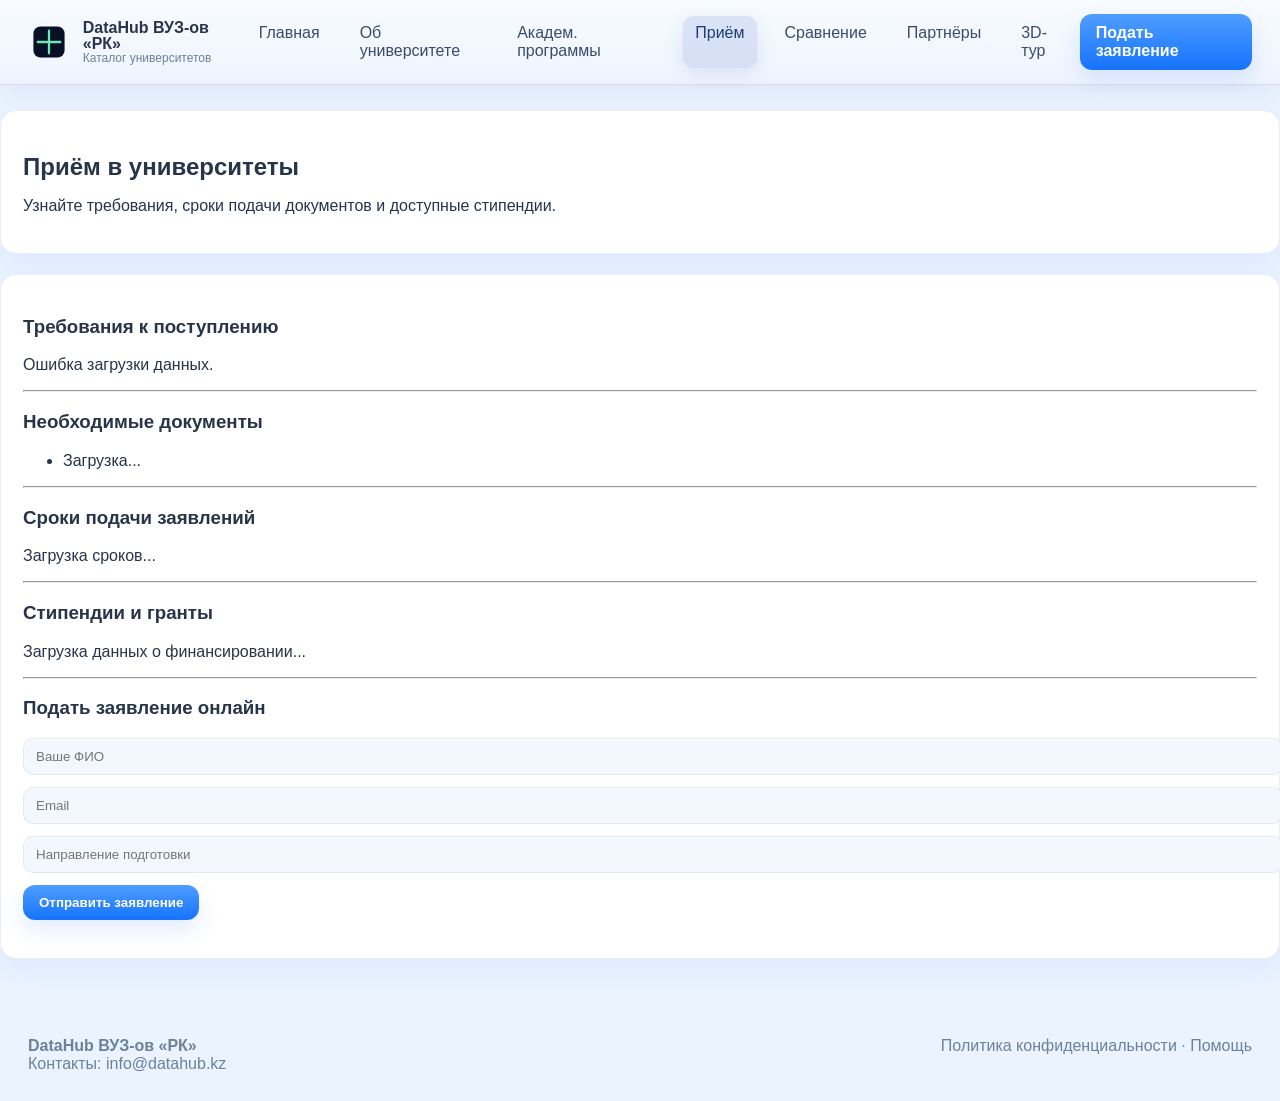
==== frontend/admission.html @ 4a8e6406 "first" ====
<!doctype html>
<html lang="ru">
<head>
  <meta charset="UTF-8">
  <meta name="viewport" content="width=device-width, initial-scale=1.0">
  <title>Приём — DataHub ВУЗ-ов «РК»</title>

  <link rel="stylesheet" href="assets/css/styles.css">
</head>

<body>

<!-- ===========================================================
     FIXED HEADER (единый для всех страниц)
=========================================================== -->
<header class="site-header">
  <div class="header-inner">

    <!-- logo -->
    <a href="index.html" class="brand" style="display:flex; gap:12px; align-items:center; text-decoration:none;">
      <div style="width:44px;height:44px;border-radius:8px;display:flex;align-items:center;justify-content:center;">
        <svg width="34" height="34" viewBox="0 0 24 24" fill="none">
          <rect x="1" y="1" width="22" height="22" rx="5" fill="#071025"></rect>
          <path d="M4 12h16M12 4v16" stroke="#6ee7b7" stroke-width="1.6" stroke-linecap="round"/>
        </svg>
      </div>
      <div style="line-height:1;">
        <div style="font-weight:700; color:var(--text); font-size:16px;">DataHub ВУЗ-ов «РК»</div>
        <div style="font-size:12px; color:var(--muted);">Каталог университетов</div>
      </div>
    </a>

    <!-- navigation -->
    <nav class="main-nav">
      <a href="index.html" class="nav-link">Главная</a>
      <a href="university.html" class="nav-link">Об университете</a>
      <a href="programs.html" class="nav-link">Академ. программы</a>
      <a href="admission.html" class="nav-link">Приём</a>
      <a href="compare.html" class="nav-link">Сравнение</a>
      <a href="partners.html" class="nav-link">Партнёры</a>
      <a href="tour.html" class="nav-link">3D-тур</a>
    </nav>

    <!-- CTA -->
    <div style="display:flex; gap:10px; align-items:center;">
      <a href="admission.html" class="btn primary">Подать заявление</a>

      <button class="burger" id="navBurger" type="button">
        <span style="display:block;width:20px;height:2px;background:var(--text);margin:3px 0;border-radius:2px"></span>
        <span style="display:block;width:20px;height:2px;background:var(--text);margin:3px 0;border-radius:2px"></span>
        <span style="display:block;width:20px;height:2px;background:var(--text);margin:3px 0;border-radius:2px"></span>
      </button>
    </div>

  </div>
</header>

<!-- JS: mobile menu + active link + header spacing -->
<script>
document.addEventListener("DOMContentLoaded", () => {

  // highlight active menu item
  const path = location.pathname.split('/').pop() || "index.html";
  document.querySelectorAll(".main-nav .nav-link").forEach(a => {
    if (a.getAttribute("href") === path) a.classList.add("active");
  });

  // burger
  const burger = document.getElementById("navBurger");
  const nav = document.querySelector(".main-nav");

  burger.addEventListener("click", () => {
    nav.classList.toggle("mobile-open");
    nav.style.display = nav.classList.contains("mobile-open") ? "flex" : "";
  });

  document.addEventListener("click", (e) => {
    if (window.innerWidth <= 980 && nav.classList.contains("mobile-open")) {
      if (!nav.contains(e.target) && !burger.contains(e.target)) {
        nav.classList.remove("mobile-open");
      }
    }
  });

  // adjust body padding to header height
  function adjustPad() {
    const h = document.querySelector(".site-header").getBoundingClientRect().height;
    document.body.style.paddingTop = h + "px";
  }
  adjustPad();
  window.addEventListener("resize", adjustPad);

});
</script>

<!-- ===========================================================
     MAIN CONTENT
=========================================================== -->
<main class="main-content">

  <div class="card">
    <h2 style="margin-bottom:6px;">Приём в университеты</h2>
    <p class="muted-note">Узнайте требования, сроки подачи документов и доступные стипендии.</p>
  </div>

  <div class="card">
    <h3>Требования к поступлению</h3>
    <p id="reqText" class="muted-note">Загрузка требований...</p>

    <hr>

    <h3>Необходимые документы</h3>
    <ul id="docsList" class="muted-note">
      <li>Загрузка...</li>
    </ul>

    <hr>

    <h3>Сроки подачи заявлений</h3>
    <p id="datesText" class="muted-note">Загрузка сроков...</p>

    <hr>

    <h3>Стипендии и гранты</h3>
    <p id="grantsText" class="muted-note">Загрузка данных о финансировании...</p>

    <hr>

    <h3>Подать заявление онлайн</h3>

    <form id="applyForm" style="margin-top:10px;">
      <input name="fullname" type="text" placeholder="Ваше ФИО" required>
      <input name="email" type="email" placeholder="Email" required>
      <input name="program" type="text" placeholder="Направление подготовки" required>
      <button class="btn primary" type="submit">Отправить заявление</button>
    </form>

    <p id="applyStatus" class="muted-note" style="margin-top:10px;"></p>
  </div>

</main>

<!-- ===========================================================
     FOOTER
=========================================================== -->
<footer class="site-footer">
  <div class="footer-inner">
    <div>
      <strong>DataHub ВУЗ-ов «РК»</strong><br>
      <span class="small muted-note">Контакты: info@datahub.kz</span>
    </div>
    <div class="small muted-note">
      Политика конфиденциальности · Помощь
    </div>
  </div>
</footer>

<script src="assets/js/app.js"></script>

<script>
// Fetch admission info
document.addEventListener("DOMContentLoaded", async () => {
  try {
    const data = await DataHub.fetchAdmissionInfo();

    document.getElementById("reqText").textContent = data.requirements || "Нет данных.";
    document.getElementById("datesText").textContent = data.dates || "Нет данных.";
    document.getElementById("grantsText").textContent = data.grants || "Нет данных.";

    const docs = data.documents || [];
    const ul = document.getElementById("docsList");
    ul.innerHTML = "";
    docs.forEach(d => {
      const li = document.createElement("li");
      li.textContent = d;
      ul.appendChild(li);
    });

  } catch (err) {
    document.getElementById("reqText").textContent = "Ошибка загрузки данных.";
  }
});

// Submit application
document.getElementById("applyForm").addEventListener("submit", async (e) => {
  e.preventDefault();

  const status = document.getElementById("applyStatus");
  status.textContent = "Отправка...";

  const formData = Object.fromEntries(new FormData(e.target).entries());

  try {
    const res = await DataHub.submitApplication(formData);
    status.textContent = "Заявление успешно отправлено!";
  } catch {
    status.textContent = "Ошибка отправки.";
  }
});
</script>

</body>
</html>
---- frontend/assets/css/styles.css ----
/* ===========================================================
   Светлая голубая тема + светлая шапка (как на твоём референсе)
   =========================================================== */

:root {
    --bg: #eaf3ff;
    --surface: #ffffff;
    --surface-light: #f3f8ff;
    --text: #273449;
    --muted: #6b8299;

    --accent: #7fb2ff;
    --accent-2: #5f9bff;
    --accent-3: #2f76ff;

    --radius: 14px;
    --container-pad: 28px;
    --max-width: 1280px;

    --shadow: 0 8px 28px rgba(47,118,255,0.08);
}

/* ===========================================================
   ГЛОБАЛЬНЫЕ СТИЛИ
   =========================================================== */

html, body {
    margin: 0;
    padding: 0;
    background: var(--bg);
    color: var(--text);
    font-family: "Rubik", sans-serif;
    -webkit-font-smoothing: antialiased;
}

/* ===========================================================
   FIXED HEADER — СВЕТЛЫЙ! (исправлено)
   =========================================================== */

.site-header {
    position: fixed;
    top: 0;
    left: 0;
    right: 0;

    /* ✔ Светлый фон */
    background: linear-gradient(180deg, #f8fbff, #eef4ff) !important;

    border-bottom: 1px solid rgba(180, 200, 230, 0.55);
    backdrop-filter: blur(8px);

    padding: 14px 0;
    z-index: 9999;
    box-shadow: 0 6px 20px rgba(20,40,80,0.06) !important;
}

/* контейнер */
.header-inner {
    max-width: var(--max-width);
    margin: 0 auto;
    padding: 0 var(--container-pad);

    display: flex;
    align-items: center;
    justify-content: space-between;
}

/* BRAND */
.brand {
    display: flex;
    gap: 12px;
    align-items: center;
    text-decoration: none;
    color: var(--text);
}

.brand-logo {
    width: 48px;
    height: 48px;
    border-radius: 10px;

    background: linear-gradient(180deg, #e8f3ff, #dbe7ff);
    display: flex;
    align-items: center;
    justify-content: center;

    box-shadow: 0 6px 18px rgba(20,40,80,0.06);
}

.brand-title {
    font-size: 24px;
    font-weight: 700;
}

.brand-sub {
    font-size: 13px;
    color: var(--muted);
}

/* ===========================================================
   НАВИГАЦИЯ — тоже светлая
   =========================================================== */

.main-nav {
    display: flex;
    gap: 16px;
}

.nav-link {
    padding: 8px 12px;
    border-radius: 10px;

    color: #3a4b6b !important;
    text-decoration: none;
    font-weight: 500;

    transition: 0.2s;
}

.nav-link:hover {
    background: rgba(150,170,210,0.15);
}

.nav-link.active {
    background: rgba(130,160,220,0.25);
    color: #1f3d73 !important;
    box-shadow: 0 6px 20px rgba(30,60,120,0.10);
}

/* ===========================================================
   MOBILE NAV
   =========================================================== */

.burger {
    display: none;
    width: 44px;
    height: 44px;
    border-radius: 10px;

    background: rgba(200,210,230,0.3);
    align-items: center;
    justify-content: center;
    cursor: pointer;
}

.burger div {
    width: 22px;
    height: 3px;
    background: #3b4a67;
    margin: 3px 0;
    border-radius: 2px;
}

@media (max-width: 980px) {
    .main-nav { display: none; }

    .main-nav.mobile-open {
        display: flex;
        position: absolute;
        top: 70px;
        right: 20px;

        background: white;
        flex-direction: column;
        gap: 10px;

        padding: 16px;
        border-radius: 12px;
        box-shadow: var(--shadow);
    }

    .burger { display: flex; }
}

/* ===========================================================
   ОТСТУП ПОД ФИКСИРОВАННУЮ ШАПКУ
   =========================================================== */

body {
    padding-top: 110px !important;
}

/* ===========================================================
   ФОРМЫ И ИНПУТЫ
   =========================================================== */

input, select {
    background: var(--surface-light);
    border: 1px solid rgba(90,120,160,0.12);
    padding: 10px 12px;
    border-radius: 10px;
    width: 100%;
    color: var(--text);

    margin-bottom: 12px;
    box-shadow: inset 0 1px 1px rgba(255,255,255,0.6);
}

/* кнопки */
button, .btn {
    background: linear-gradient(180deg, #7fb2ff, #5f9bff);
    padding: 10px 16px;
    border-radius: 10px;

    border: none;
    cursor: pointer;
    color: #fff;
    font-weight: 600;

    box-shadow: 0 10px 20px rgba(47,118,255,0.15);
    transition: 0.2s;
}

button:hover, .btn:hover {
    transform: translateY(-2px);
    box-shadow: 0 14px 26px rgba(47,118,255,0.22);
}

.btn.ghost {
    background: rgba(140,160,200,0.12);
    color: #3b4a67;
}

/* ===========================================================
   HERO
   =========================================================== */

.hero-inner {
    display: flex;
    flex-wrap: wrap;
    gap: 28px;
}

.hero-left h1 {
    font-size: 44px;
    margin: 0 0 10px;
    color: #2b3b52;
}

.hero-left .lead {
    color: var(--muted);
    font-size: 17px;
    line-height: 1.6;
}

/* ===========================================================
   ПАНЕЛИ (как на картинке)
   =========================================================== */

.hero-panels {
    display: flex;
    gap: 18px;
    flex: 1 1 auto;
}

.panel {
    flex: 1;
    height: 280px;

    border-radius: 50px 50px 14px 14px;
    padding: 32px 26px;

    color: white;
    position: relative;
    overflow: hidden;

    box-shadow: 0 10px 32px rgba(47,118,255,0.12);
}

.panel-num {
    width: 56px;
    height: 56px;
    border-radius: 50%;

    background: rgba(255,255,255,0.2);
    display: flex;
    align-items: center;
    justify-content: center;

    font-size: 22px;
    font-weight: 700;
    margin-bottom: 16px;
}

.panel-1 { background: linear-gradient(180deg, var(--accent), #6ea9ff); }
.panel-2 { background: linear-gradient(180deg, var(--accent-2), #4f8fff); }
.panel-3 { background: linear-gradient(180deg, var(--accent-3), #2766e7); }

.panel::before {
    content: "";
    position: absolute;
    top: -120px;
    left: -120px;

    width: 260px;
    height: 260px;
    border-radius: 50%;

    background: rgba(255,255,255,0.09);
}

.panel h3 {
    margin: 6px 0 12px;
    font-size: 22px;
}

.panel p {
    font-size: 15px;
    line-height: 1.55;
    color: rgba(255,255,255,0.9);
}

/* ===========================================================
   КАРТОЧКИ НИЖЕ
   =========================================================== */

.card {
    background: var(--surface);
    padding: 22px;
    border-radius: 16px;

    border: 1px solid rgba(60,90,140,0.10);
    box-shadow: var(--shadow);

    margin-bottom: 20px;
}

/* ===========================================================
   САЙДБАР
   =========================================================== */

.sidebar-card {
    background: #ffffff;
    padding: 22px;
    border-radius: 18px;

    border: 1px solid rgba(120,150,190,0.15);
    box-shadow: 0 10px 30px rgba(47,118,255,0.06);
}

#popularList li {
    margin-bottom: 10px;
}

/* ===========================================================
   FOOTER
   =========================================================== */

.site-footer {
    margin-top: 50px;
    padding: 28px 0;
    color: var(--muted);
}

.footer-inner {
    max-width: var(--max-width);
    margin: 0 auto;
    padding: 0 var(--container-pad);

    display: flex;
    justify-content: space-between;
}

/* ===========================================================
   RESPONSIVE
   =========================================================== */

@media (max-width: 1100px) {
    .hero-panels { flex-direction: column; }
    .panel { height: auto; padding: 24px; }
    body { padding-top: 120px !important; }
}

@media (max-width: 700px) {
    .brand-title { font-size: 20px; }
    .panel { border-radius: 26px; }
}
/* ========== ANIMATED BUTTONS ========== */
/* Применяется к элементам button, .btn, a.btn и .btn.primary/ghost и т.д. */

button, .btn, a.btn {
  --btn-bg: linear-gradient(180deg, #7fb2ff, #5f9bff);
  --btn-color: #fff;
  --btn-radius: 12px;
  --btn-shadow: 0 10px 22px rgba(47,118,255,0.14);
  display: inline-flex;
  align-items: center;
  gap: 8px;
  padding: 10px 16px;
  border-radius: var(--btn-radius);
  background: var(--btn-bg);
  color: var(--btn-color);
  border: none;
  cursor: pointer;
  font-weight: 600;
  text-decoration: none;
  transition:
    transform 180ms cubic-bezier(.2,.9,.2,1),
    box-shadow 220ms cubic-bezier(.2,.9,.2,1),
    filter 160ms ease,
    opacity 160ms ease;
  box-shadow: var(--btn-shadow);
  user-select: none;
  position: relative;
  overflow: hidden; /* для ripple */
}

/* hover — лёгкий подъём и усиление сияния */
button:hover, .btn:hover, a.btn:hover {
  transform: translateY(-4px);
  box-shadow: 0 18px 40px rgba(47,118,255,0.18);
  filter: saturate(1.03);
}

/* active — нажатие (вжать внутрь) */
button:active, .btn:active, a.btn:active {
  transform: translateY(-1px) scale(0.995);
  box-shadow: 0 8px 18px rgba(20,60,120,0.12);
  transition-duration: 120ms;
}

/* focus — доступность (outline) */
button:focus, .btn:focus, a.btn:focus {
  outline: none;
  box-shadow:
    0 10px 28px rgba(47,118,255,0.14),
    0 0 0 6px rgba(95,155,255,0.12);
}

/* Ghost / secondary style — более мягкая кнопка */
.btn.ghost, button.ghost {
  --btn-bg: linear-gradient(180deg,#ffffff, #f3f7ff);
  --btn-color: #193049;
  box-shadow: 0 6px 18px rgba(10,30,60,0.06);
  border: 1px solid rgba(20,50,90,0.04);
}

/* Small / pill */
.btn.sm {
  padding: 6px 10px;
  border-radius: 999px;
  font-weight:600;
}

/* Smooth color change for primary variant */
.btn.primary {
  --btn-bg: linear-gradient(180deg,#4f9dff,#1673ff);
  --btn-color: #fff;
}

/* subtle floating animation for call-to-action buttons */
@keyframes floatUp {
  0% { transform: translateY(0); }
  50% { transform: translateY(-3px); }
  100% { transform: translateY(0); }
}
.btn.cta {
  animation: floatUp 5s ease-in-out infinite;
  animation-delay: 0.6s;
}

/* Ripple effect pseudo-element (small fallback if JS not loaded) */
button.ripple::after,
.btn.ripple::after,
a.btn.ripple::after {
  content: "";
  position: absolute;
  border-radius: 50%;
  width: 0;
  height: 0;
  transform: translate(-50%, -50%);
  pointer-events: none;
  background: rgba(255,255,255,0.28);
  transition: width 420ms ease, height 420ms ease, opacity 420ms ease;
  opacity: 0;
}

/* make ripple visible when .ripple--animate added by JS */
button.ripple.ripple--animate::after,
.btn.ripple.ripple--animate::after,
a.btn.ripple.ripple--animate::after {
  width: 260px;
  height: 260px;
  opacity: 0;
  transition: opacity 420ms ease;
}

/* ensure anchor look like button */
a.btn { display:inline-flex; }

/* tiny accessibility improvement: increase hit area on touch devices */
@media (hover: none) {
  button, .btn, a.btn { padding: 14px 18px; }
}
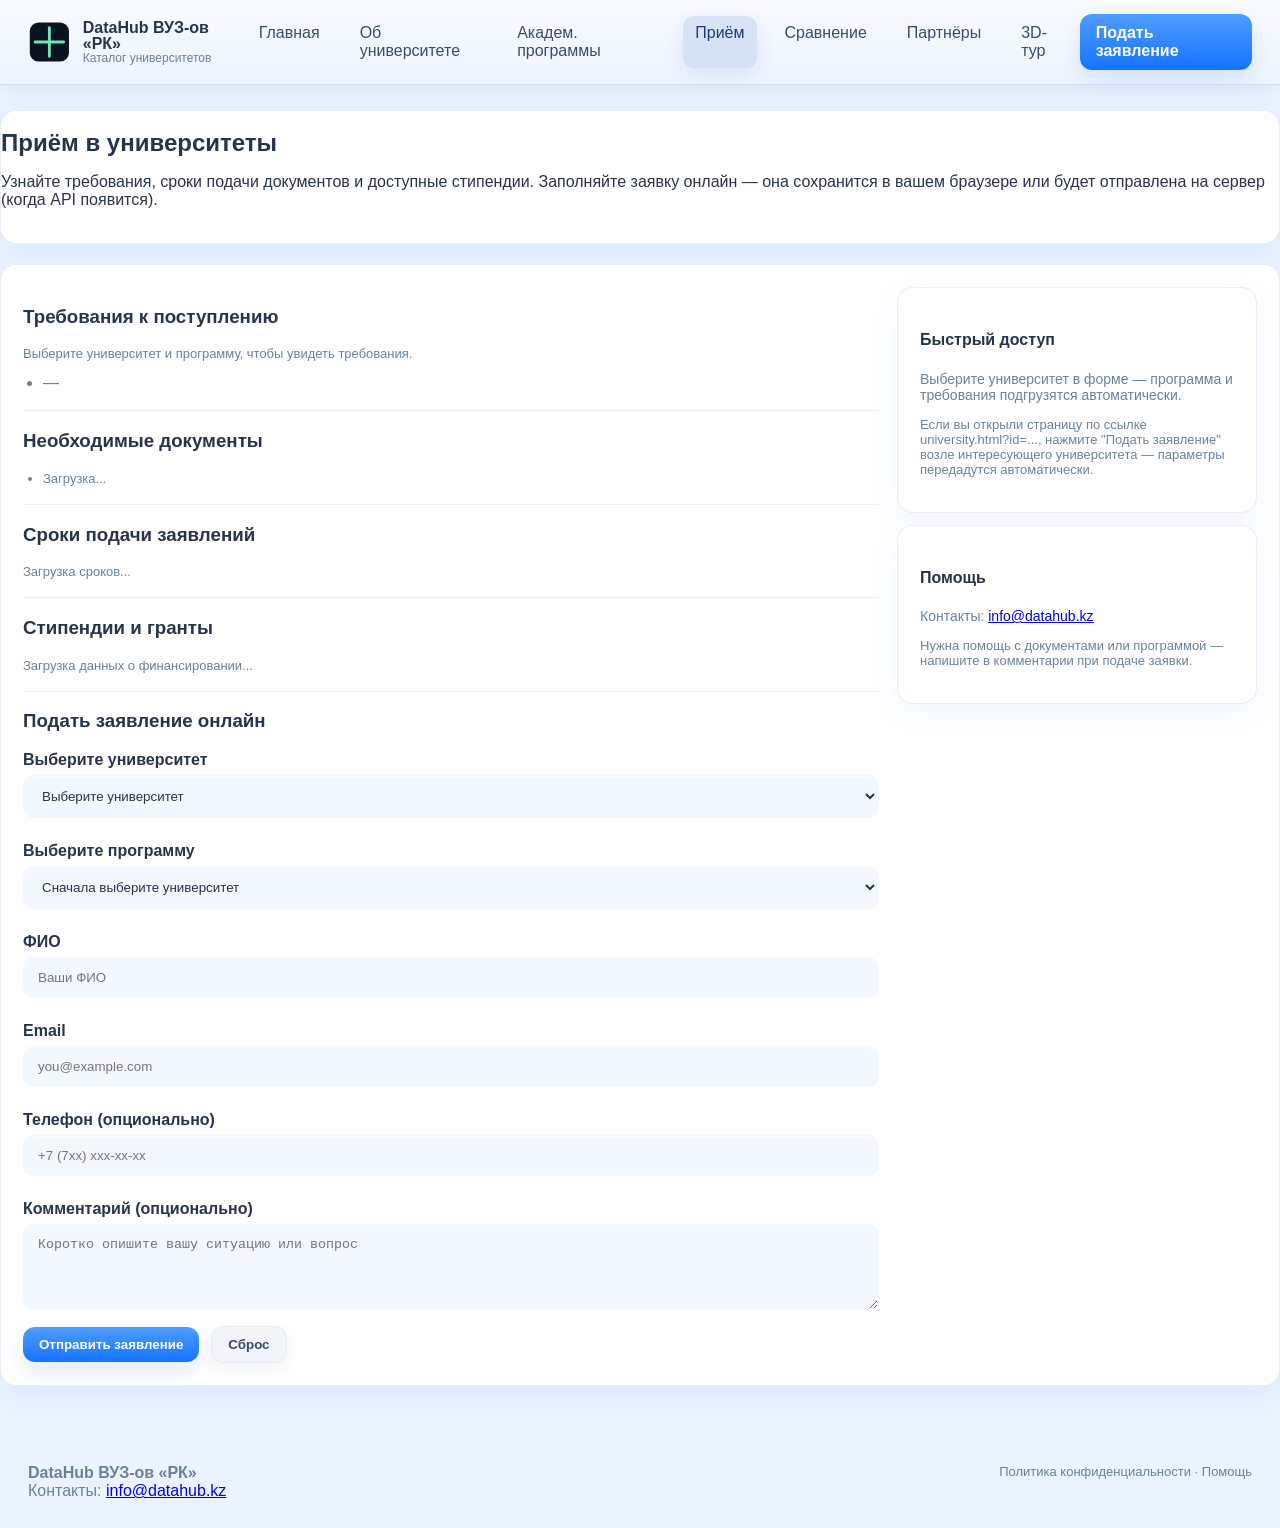
==== commit 44dd0e40: "2 upgrade" ====
--- a/frontend/admission.html
+++ b/frontend/admission.html
@@ -1,203 +1,694 @@
 <!doctype html>
 <html lang="ru">
 <head>
-  <meta charset="UTF-8">
-  <meta name="viewport" content="width=device-width, initial-scale=1.0">
+  <meta charset="utf-8" />
+  <meta name="viewport" content="width=device-width,initial-scale=1" />
   <title>Приём — DataHub ВУЗ-ов «РК»</title>
 
   <link rel="stylesheet" href="assets/css/styles.css">
+
+  <style>
+    /* Локальные правки оформления страницы приёма */
+    .admission-hero { padding: 18px 0; }
+    .admission-grid { display:grid; grid-template-columns: 1fr 360px; gap:18px; }
+    @media (max-width: 980px) { .admission-grid { grid-template-columns: 1fr; } }
+
+    .card .section-title { margin-top: 6px; font-size:18px; font-weight:700; }
+    .muted-note { color:var(--muted); }
+
+    .form-row { margin-bottom:12px; }
+    label.field-label { display:block; font-weight:600; margin-bottom:6px; color:var(--text); }
+    select, input[type="text"], input[type="email"], textarea {
+      background: var(--surface-light);
+      border: 1px solid rgba(255,255,255,0.06);
+      border-radius: 10px;
+      padding: 12px 14px;
+      width:100%;
+      color:var(--text);
+      box-sizing:border-box;
+    }
+    .small-muted { color:var(--muted); font-size:13px; }
+
+    .req-list { margin:8px 0 0 0; padding-left:20px; color:var(--muted); }
+    .status-note { margin:8px 0; padding:8px 12px; border-radius:8px; background:rgba(110,231,183,0.08); color: #064; display:none; }
+
+    .btn-row { display:flex; gap:12px; align-items:center; margin-top:10px; }
+    .toast { position:fixed; right:20px; bottom:20px; background:#0b1220; color:#fff; padding:12px 16px; border-radius:10px; box-shadow:0 8px 30px rgba(11,18,32,0.5); display:none; z-index:99999; }
+
+    .sidebar-note { font-size:14px; color:var(--muted); }
+    .hint { font-size:13px; color:var(--muted); margin-top:6px; }
+  </style>
 </head>
-
 <body>
 
-<!-- ===========================================================
-     FIXED HEADER (единый для всех страниц)
-=========================================================== -->
-<header class="site-header">
+<!-- HEADER -->
+<header class="site-header" role="banner" aria-label="Верхнее меню">
   <div class="header-inner">
-
-    <!-- logo -->
-    <a href="index.html" class="brand" style="display:flex; gap:12px; align-items:center; text-decoration:none;">
-      <div style="width:44px;height:44px;border-radius:8px;display:flex;align-items:center;justify-content:center;">
-        <svg width="34" height="34" viewBox="0 0 24 24" fill="none">
-          <rect x="1" y="1" width="22" height="22" rx="5" fill="#071025"></rect>
-          <path d="M4 12h16M12 4v16" stroke="#6ee7b7" stroke-width="1.6" stroke-linecap="round"/>
-        </svg>
-      </div>
+    <a href="index.html" style="display:flex; gap:12px; align-items:center; text-decoration:none;">
+      <svg width="44" height="44" viewBox="0 0 24 24" aria-hidden="true">
+        <rect x="1" y="1" width="22" height="22" rx="5" fill="#0b1220"></rect>
+        <path d="M4 12h16M12 4v16" stroke="#6ee7b7" stroke-width="1.6" stroke-linecap="round"/>
+      </svg>
       <div style="line-height:1;">
         <div style="font-weight:700; color:var(--text); font-size:16px;">DataHub ВУЗ-ов «РК»</div>
         <div style="font-size:12px; color:var(--muted);">Каталог университетов</div>
       </div>
     </a>
 
-    <!-- navigation -->
-    <nav class="main-nav">
-      <a href="index.html" class="nav-link">Главная</a>
-      <a href="university.html" class="nav-link">Об университете</a>
-      <a href="programs.html" class="nav-link">Академ. программы</a>
-      <a href="admission.html" class="nav-link">Приём</a>
-      <a href="compare.html" class="nav-link">Сравнение</a>
-      <a href="partners.html" class="nav-link">Партнёры</a>
-      <a href="tour.html" class="nav-link">3D-тур</a>
+    <nav class="main-nav" aria-label="Главная навигация">
+      <a class="nav-link" href="index.html">Главная</a>
+      <a class="nav-link" href="university.html">Об университете</a>
+      <a class="nav-link" href="programs.html">Академ. программы</a>
+      <a class="nav-link active" href="admission.html">Приём</a>
+      <a class="nav-link" href="compare.html">Сравнение</a>
+      <a class="nav-link" href="partners.html">Партнёры</a>
+      <a class="nav-link" href="tour.html">3D-тур</a>
     </nav>
 
-    <!-- CTA -->
     <div style="display:flex; gap:10px; align-items:center;">
       <a href="admission.html" class="btn primary">Подать заявление</a>
-
-      <button class="burger" id="navBurger" type="button">
-        <span style="display:block;width:20px;height:2px;background:var(--text);margin:3px 0;border-radius:2px"></span>
-        <span style="display:block;width:20px;height:2px;background:var(--text);margin:3px 0;border-radius:2px"></span>
-        <span style="display:block;width:20px;height:2px;background:var(--text);margin:3px 0;border-radius:2px"></span>
+      <button class="burger" id="navBurger" type="button" aria-label="Открыть меню">
+        <span style="display:block;width:20px;height:2px;background:var(--text);margin:3px 0;"></span>
+        <span style="display:block;width:20px;height:2px;background:var(--text);margin:3px 0;"></span>
+        <span style="display:block;width:20px;height:2px;background:var(--text);margin:3px 0;"></span>
       </button>
     </div>
-
   </div>
 </header>
 
-<!-- JS: mobile menu + active link + header spacing -->
+<main class="main-content" role="main">
+  <section class="card admission-hero" aria-labelledby="admissionTitle">
+    <h1 id="admissionTitle" style="margin:0 0 8px 0;">Приём в университеты</h1>
+    <p class="lead">Узнайте требования, сроки подачи документов и доступные стипендии. Заполняйте заявку онлайн — она сохранится в вашем браузере или будет отправлена на сервер (когда API появится).</p>
+  </section>
+
+  <section class="card" style="margin-top:14px;">
+    <div class="admission-grid">
+      <!-- левый столбец: форма и данные -->
+      <div>
+        <h3>Требования к поступлению</h3>
+        <div id="admissionStatus" class="status-note"></div>
+        <div id="requirementsBlock">
+          <p class="small-muted">Выберите университет и программу, чтобы увидеть требования.</p>
+          <ul id="reqList" class="req-list"><li>—</li></ul>
+        </div>
+
+        <hr style="margin:18px 0; border:none; border-top:1px solid rgba(0,0,0,0.06)">
+
+        <h3>Необходимые документы</h3>
+        <div id="docsBlock" class="small-muted">
+          <ul id="docsList" class="req-list">
+            <li>Загрузка...</li>
+          </ul>
+        </div>
+
+        <hr style="margin:18px 0; border:none; border-top:1px solid rgba(0,0,0,0.06)">
+
+        <h3>Сроки подачи заявлений</h3>
+        <div id="deadlines" class="small-muted">Загрузка сроков...</div>
+
+        <hr style="margin:18px 0; border:none; border-top:1px solid rgba(0,0,0,0.06)">
+
+        <h3>Стипендии и гранты</h3>
+        <div id="scholarships" class="small-muted">Загрузка данных о финансировании...</div>
+
+        <hr style="margin:18px 0; border:none; border-top:1px solid rgba(0,0,0,0.06)">
+
+        <h3>Подать заявление онлайн</h3>
+        <form id="applyForm" novalidate>
+          <div class="form-row">
+            <label class="field-label" for="selUni">Выберите университет</label>
+            <select id="selUni" required>
+              <option value="">Загрузка университетов...</option>
+            </select>
+          </div>
+
+          <div class="form-row">
+            <label class="field-label" for="selProgram">Выберите программу</label>
+            <select id="selProgram" required>
+              <option value="">Сначала выберите университет</option>
+            </select>
+          </div>
+
+          <div class="form-row">
+            <label class="field-label" for="fullName">ФИО</label>
+            <input id="fullName" type="text" placeholder="Ваши ФИО" required>
+          </div>
+
+          <div class="form-row">
+            <label class="field-label" for="email">Email</label>
+            <input id="email" type="email" placeholder="you@example.com" required>
+          </div>
+
+          <div class="form-row">
+            <label class="field-label" for="phone">Телефон (опционально)</label>
+            <input id="phone" type="text" placeholder="+7 (7xx) xxx-xx-xx">
+          </div>
+
+          <div class="form-row">
+            <label class="field-label" for="message">Комментарий (опционально)</label>
+            <textarea id="message" rows="4" placeholder="Коротко опишите вашу ситуацию или вопрос"></textarea>
+          </div>
+
+          <div class="btn-row">
+            <button type="submit" class="btn primary">Отправить заявление</button>
+            <button type="button" id="resetForm" class="btn ghost">Сброс</button>
+            <div id="formNote" class="hint"></div>
+          </div>
+        </form>
+      </div>
+
+      <!-- правый столбец: подсказки и быстрый доступ -->
+      <aside>
+        <div class="card" style="margin-bottom:12px;">
+          <h4>Быстрый доступ</h4>
+          <div class="sidebar-note">
+            <p>Выберите университет в форме — программа и требования подгрузятся автоматически.</p>
+            <p class="hint">Если вы открыли страницу по ссылке university.html?id=..., нажмите "Подать заявление" возле интересующего университета — параметры передадутся автоматически.</p>
+          </div>
+        </div>
+
+        <div class="card">
+          <h4>Помощь</h4>
+          <p class="sidebar-note">Контакты: <a href="mailto:info@datahub.kz">info@datahub.kz</a></p>
+          <p class="hint">Нужна помощь с документами или программой — напишите в комментарии при подаче заявки.</p>
+        </div>
+      </aside>
+    </div>
+  </section>
+</main>
+
+<footer class="site-footer">
+  <div class="footer-inner">
+    <div><strong>DataHub ВУЗ-ов «РК»</strong><br><span class="small muted-note">Контакты: <a href="mailto:info@datahub.kz">info@datahub.kz</a></span></div>
+    <div class="small-muted">Политика конфиденциальности · Помощь</div>
+  </div>
+</footer>
+
+<div id="toast" class="toast" role="status" aria-live="polite"></div>
+
+<script src="assets/js/app.js" defer></script>
+
 <script>
-document.addEventListener("DOMContentLoaded", () => {
-
-  // highlight active menu item
-  const path = location.pathname.split('/').pop() || "index.html";
-  document.querySelectorAll(".main-nav .nav-link").forEach(a => {
-    if (a.getAttribute("href") === path) a.classList.add("active");
+(function(){
+  if (window.DataHub && typeof DataHub.fetchUniversities === 'function') {
+    // DataHub уже определён — ничего не делаем
+    return;
+  }
+
+  if (!window.UNIVERSITIES_DB) {
+    window.UNIVERSITIES_DB = {
+      "universities": [
+        {
+          "id": "kznu",
+          "name": "Казахский национальный университет им. аль-Фараби (КазНУ)",
+          "city": "Алматы",
+          "rating": 92,
+          "short_desc": "Классический университет с сильными программами в естественных и гуманитарных науках.",
+          "student_count": 20000,
+          "faculty_count": 2000,
+          "programs_count": 180,
+          "contact": { "phone": "+7 (727) 377-33-33", "email": "info@kaznu.edu.kz", "address": "пр. Аль-Фараби, 71, Алматы" },
+          "programs": [
+            { "id":"kznu_b_ph", "title":"Физика (Бакалавриат)", "level":"bachelor", "lang":"ru" },
+            { "id":"kznu_m_am", "title":"Прикладная математика (Магистратура)", "level":"master", "lang":"ru" }
+          ],
+          "admission": {
+            "documents":[
+              "Аттестат / диплом (оригинал и копии)",
+              "Паспорт / ИИН",
+              "Фотографии 3×4",
+              "Результаты ЕНТ / КНТ (при необходимости)",
+              "Медицинская справка формы 075/086 (если требуется)"
+            ],
+            "deadlines":{
+              "bachelor":"Подача документов: 20.06.2025 – 31.08.2025. Конкурс госгрантов проходит в июле; зачисление — в августе.",
+              "master":"Период приема: июль–август; возможны дополнительные осенние потоки. Точные даты публикуются КазНУ."
+            },
+            "scholarships":{
+              "bachelor":"52 372 тенге (пед/мед — 84 000 тенге)",
+              "master":"117 098 тенге"
+            }
+          }
+        },
+
+        {
+          "id": "aues",
+          "name": "Алматинский университет энергетики и связи (АУЭС)",
+          "city": "Алматы",
+          "rating": 87,
+          "short_desc": "Университет с сильными программами в энергетике, телекоммуникациях и ИТ.",
+          "student_count": 8000,
+          "faculty_count": 700,
+          "programs_count": 60,
+          "contact": {"phone":"+7 (727) 323-11-75","email":"aues@aues.kz","address":"ул. Байтурсынова, 126/1, Алматы"},
+          "programs":[
+            {"id":"aues_b_ee","title":"Электроэнергетика (Бакалавриат)","level":"bachelor","lang":"ru"},
+            {"id":"aues_m_is","title":"Интеллектуальные энергосистемы (Магистратура)","level":"master","lang":"ru"}
+          ],
+          "admission":{
+            "documents":["Аттестат / диплом + копии","Паспорт / ИИН","Фотографии","Сертификат ЕНТ или вступительные испытания"],
+            "deadlines":{"bachelor":"Грантовый конкурс: середина июля. Платное обучение — до 25 августа.","master":"Приём магистратуры: июль–сентябрь."},
+            "scholarships":{"bachelor":"52 372 тенге","master":"117 098 тенге"}
+          }
+        },
+
+        {
+          "id":"kbtu",
+          "name":"Казахстанско-Британский технический университет (КБТУ)",
+          "city":"Алматы",
+          "rating":90,
+          "short_desc":"Технический университет с англоязычными программами.",
+          "student_count":5000,
+          "faculty_count":400,
+          "programs":[
+            {"id":"kbtu_b_oil","title":"Нефтегазовое дело (Бакалавриат)","level":"bachelor","lang":"ru"},
+            {"id":"kbtu_m_ds","title":"Data Science (Магистратура)","level":"master","lang":"en"}
+          ],
+          "admission":{
+            "documents":["Аттестат / диплом","Паспорт / ИИН","Фотографии","Результаты ЕНТ / вступительные тесты"],
+            "deadlines":{"bachelor":"Конец июня — конец августа. Конкурс на гранты — в июле.","master":"Июль–сентябрь."},
+            "scholarships":{"bachelor":"52 372 тенге","master":"117 098 тенге"}
+          }
+        },
+
+        {
+          "id":"iitu",
+          "name":"Международный университет информационных технологий (МУИТ / IITU)",
+          "city":"Алматы",
+          "rating":88,
+          "short_desc":"IT-вуз: программирование, AI, кибербезопасность.",
+          "student_count":6000,
+          "faculty_count":500,
+          "programs":[
+            {"id":"iitu_b_se","title":"Программная инженерия (Бакалавриат)","level":"bachelor","lang":"ru"},
+            {"id":"iitu_m_ai","title":"Искусственный интеллект (Магистратура)","level":"master","lang":"en"}
+          ],
+          "admission":{
+            "documents":["Аттестат / диплом","Паспорт / ИИН","Фотографии","Сертификат ЕНТ / вступительные испытания"],
+            "deadlines":{"bachelor":"20.06.2025 – 25.08.2025 (ориентировочно).","master":"Июль–сентябрь."},
+            "scholarships":{"bachelor":"52 372 тенге","master":"117 098 тенге"}
+          }
+        },
+
+        {
+          "id":"aitu",
+          "name":"Astana IT University (AITU)",
+          "city":"Астана",
+          "rating":85,
+          "short_desc":"IT-университет с фокусом на Data Science и AI.",
+          "student_count":3000,
+          "faculty_count":250,
+          "programs":[
+            {"id":"aitu_b_cs","title":"Информатика (Бакалавриат)","level":"bachelor","lang":"ru"},
+            {"id":"aitu_m_ai","title":"AI and Machine Learning (Магистратура)","level":"master","lang":"en"}
+          ],
+          "admission":{
+            "documents":["Аттестат / диплом","Паспорт / ИИН","Фотографии","Результаты ЕНТ / AET (если требуется)"],
+            "deadlines":{"bachelor":"Июнь–август (AET и регистрация на портале).","master":"Сроки зависят от направления."},
+            "scholarships":{"bachelor":"52 372 тенге","master":"117 098 тенге"}
+          }
+        }
+
+      ]
+    };
+  }
+
+  // простой DataHub shim, чтобы существующий код работал как раньше
+  window.DataHub = window.DataHub || {};
+  if (typeof DataHub.fetchUniversities !== 'function') {
+    DataHub.fetchUniversities = async function(filters) {
+      // можно подставлять фильтры (q, region) в будущем
+      // возвращаем shallow copy, чтобы нельзя было случайно модифицировать исходник
+      return (window.UNIVERSITIES_DB && Array.isArray(window.UNIVERSITIES_DB.universities))
+        ? window.UNIVERSITIES_DB.universities.map(u => Object.assign({}, u))
+        : [];
+    };
+  }
+
+  // escape helper (используется в других местах)
+  if (typeof DataHub.escapeHtml !== 'function') {
+    DataHub.escapeHtml = function(s){ return String(s||'').replace(/&/g,'&amp;').replace(/</g,'&lt;').replace(/>/g,'&gt;'); };
+  }
+
+})();
+/*
+  admission.html — client-side admission form + data viewer
+  - Подгружает universities через DataHub.fetchUniversities() или window.UNIVERSITIES_DB
+  - Когда данные загружены, заполняет селекты, показывает требования и сроки
+  - Сохраняет заявки в localStorage (ключ dh_applications)
+*/
+
+document.addEventListener('DOMContentLoaded', () => {
+  const selUni = document.getElementById('selUni');
+  const selProgram = document.getElementById('selProgram');
+  const reqList = document.getElementById('reqList');
+  const docsList = document.getElementById('docsList');
+  const deadlines = document.getElementById('deadlines');
+  const scholarships = document.getElementById('scholarships');
+  const admissionStatus = document.getElementById('admissionStatus');
+  const applyForm = document.getElementById('applyForm');
+  const fullName = document.getElementById('fullName');
+  const email = document.getElementById('email');
+  const phone = document.getElementById('phone');
+  const message = document.getElementById('message');
+  const resetForm = document.getElementById('resetForm');
+  const toast = document.getElementById('toast');
+  const formNote = document.getElementById('formNote');
+
+  // header helpers (mobile)
+  const burger = document.getElementById('navBurger');
+  const nav = document.querySelector('.main-nav');
+  if (burger) {
+    burger.addEventListener('click', () => {
+      nav.classList.toggle('mobile-open');
+      nav.style.display = nav.classList.contains('mobile-open') ? 'flex' : '';
+    });
+  }
+
+  // helpers
+  const showToast = (text, ms=3000) => {
+    toast.textContent = text;
+    toast.style.display = 'block';
+    setTimeout(()=> toast.style.display = 'none', ms);
+  };
+
+  const saveApplicationToLocal = (obj) => {
+    try {
+      const key = 'dh_applications';
+      const existing = JSON.parse(localStorage.getItem(key) || '[]');
+      existing.unshift(obj);
+      localStorage.setItem(key, JSON.stringify(existing.slice(0,50))); // keep last 50
+    } catch (e) {
+      console.warn('Failed to save application', e);
+    }
+  };
+
+  const escapeHtml = s => String(s||'').replace(/&/g,'&amp;').replace(/</g,'&lt;').replace(/>/g,'&gt;');
+
+  // get query params to preselect university/program
+  const params = new URLSearchParams(location.search);
+  const preUni = params.get('uni') || params.get('id') || '';
+  const preProgram = params.get('program') || '';
+
+  // data state
+  let universities = [];
+
+  // fetch universities (use DataHub if available)
+  async function loadUniversities() {
+    try {
+      if (window.DataHub && typeof DataHub.fetchUniversities === 'function') {
+        universities = await DataHub.fetchUniversities();
+      } else if (window.UNIVERSITIES_DB && Array.isArray(window.UNIVERSITIES_DB.universities)) {
+        universities = window.UNIVERSITIES_DB.universities;
+      } else {
+        // fallback: try fetch JSON path
+        const res = await fetch('assets/data/universities.json');
+        if (res.ok) {
+          const j = await res.json();
+          universities = j.universities || [];
+        } else {
+          throw new Error('no data');
+        }
+      }
+    } catch (err) {
+      console.warn('Ошибка загрузки университетов:', err);
+      admissionStatus.style.display = 'block';
+      admissionStatus.style.background = 'rgba(255,200,200,0.08)';
+      admissionStatus.style.color = '#702';
+      admissionStatus.textContent = 'Ошибка загрузки данных университетов. Проверьте assets/data/universities.json или DataHub.';
+      // show fallback empty UI
+      selUni.innerHTML = '<option value="">Данные недоступны</option>';
+      selProgram.innerHTML = '<option value="">—</option>';
+      reqList.innerHTML = '<li>Ошибка загрузки данных.</li>';
+      docsList.innerHTML = '<li>Нет данных</li>';
+      deadlines.textContent = 'Нет данных';
+      scholarships.textContent = 'Нет данных';
+      return;
+    }
+
+    // populate select
+    selUni.innerHTML = '<option value="">Выберите университет</option>';
+    universities.forEach(u => {
+      const opt = document.createElement('option');
+      opt.value = u.id;
+      opt.textContent = u.name + (u.city ? ' · ' + u.city : '');
+      selUni.appendChild(opt);
+    });
+
+    // try preselect if param present
+    if (preUni) {
+      // find matching id (case-insensitive)
+      const m = universities.find(x => x.id && String(x.id).toLowerCase() === String(preUni).toLowerCase());
+      if (m) {
+        selUni.value = m.id;
+      } else {
+        // try name match
+        const m2 = universities.find(x => (x.name||'').toLowerCase().includes(String(preUni).toLowerCase()));
+        if (m2) selUni.value = m2.id;
+      }
+    }
+
+    // trigger change to fill programs
+    onUniChange();
+
+    // if preProgram present, select it (after programs loaded)
+    if (preProgram) {
+      setTimeout(()=> {
+        // try select by program id or substring
+        for (let opt of selProgram.options) {
+          if (opt.value && (opt.value.toLowerCase() === preProgram.toLowerCase() || opt.text.toLowerCase().includes(preProgram.toLowerCase()))) {
+            selProgram.value = opt.value;
+            selProgram.dispatchEvent(new Event('change'));
+            break;
+          }
+        }
+      }, 250);
+    }
+  }
+
+  function onUniChange() {
+    const id = selUni.value;
+    const u = universities.find(x => x.id === id);
+    selProgram.innerHTML = '<option value="">Выберите программу</option>';
+    // reset info blocks
+    reqList.innerHTML = '<li>—</li>';
+    docsList.innerHTML = '<li>Загрузка...</li>';
+    deadlines.textContent = 'Загрузка сроков...';
+    scholarships.textContent = 'Загрузка данных о финансировании...';
+    admissionStatus.style.display = 'none';
+    formNote.textContent = '';
+
+    if (!u) {
+      selProgram.innerHTML = '<option value="">Сначала выберите университет</option>';
+      return;
+    }
+
+    // fill programs if present
+    if (Array.isArray(u.programs) && u.programs.length) {
+      u.programs.forEach((p, idx) => {
+        const opt = document.createElement('option');
+        // program id may be title or combined
+        const pid = p.id || `${u.id}::${idx}`;
+        opt.value = pid;
+        opt.textContent = p.title || p.name || (p.level ? `${p.level} — ` : '') + (p.title || `Программа ${idx+1}`);
+        opt.dataset.level = (p.level||'').toLowerCase();
+        opt.dataset.lang = (p.lang||'').toLowerCase();
+        opt.dataset.short = p.short_desc || '';
+        selProgram.appendChild(opt);
+      });
+    } else {
+      // no programs — synth demo options
+      const demoB = document.createElement('option');
+      demoB.value = `${u.id}::bsc`;
+      demoB.textContent = 'Бакалавриат (пример)';
+      selProgram.appendChild(demoB);
+      const demoM = document.createElement('option');
+      demoM.value = `${u.id}::msc`;
+      demoM.textContent = 'Магистратура (пример)';
+      selProgram.appendChild(demoM);
+    }
+
+    // fill documents / deadlines / scholarships using fields if exist
+    // universities data may include 'admission' object with fields documents, deadlines, scholarships
+    const admission = u.admission || {};
+    // documents
+    if (Array.isArray(admission.documents) && admission.documents.length) {
+      docsList.innerHTML = '';
+      admission.documents.forEach(d => {
+        const li = document.createElement('li');
+        li.textContent = d;
+        docsList.appendChild(li);
+      });
+    } else {
+      docsList.innerHTML = '<li>Аттестат / диплом, копии документов, фото, паспорт, результаты вступительных испытаний (если требуется).</li>';
+    }
+
+    // deadlines
+    // --- deadlines (форматируем объект или строку) ---
+if (admission.deadlines) {
+  // если это строка — покажем её
+  if (typeof admission.deadlines === 'string') {
+    deadlines.innerHTML = DataHub && DataHub.escapeHtml ? DataHub.escapeHtml(admission.deadlines) : escapeHtml(admission.deadlines);
+  } else if (typeof admission.deadlines === 'object') {
+    // составим аккуратный HTML с разделением бакалавриат / магистратура / другое
+    let html = '<div>';
+    for (const key of Object.keys(admission.deadlines)) {
+      const label = (key === 'bachelor') ? 'Бакалавриат' : (key === 'master') ? 'Магистратура' : key;
+      html += `<strong>${DataHub && DataHub.escapeHtml ? DataHub.escapeHtml(label) : escapeHtml(label)}:</strong> `;
+      const val = admission.deadlines[key];
+      if (typeof val === 'string') {
+        html += `<div style="margin:6px 0 12px 0;">${DataHub && DataHub.escapeHtml ? DataHub.escapeHtml(val) : escapeHtml(val)}</div>`;
+      } else {
+        html += `<div style="margin:6px 0 12px 0;">${DataHub && DataHub.escapeHtml ? DataHub.escapeHtml(JSON.stringify(val)) : escapeHtml(JSON.stringify(val))}</div>`;
+      }
+    }
+    html += '</div>';
+    deadlines.innerHTML = html;
+  } else {
+    deadlines.textContent = String(admission.deadlines);
+  }
+} else {
+  deadlines.innerHTML = 'Главный приём обычно проходит в июне–августе, уточняйте даты на сайте вуза.';
+}
+
+// --- scholarships (также форматируем объект или строку) ---
+if (admission.scholarships) {
+  if (typeof admission.scholarships === 'string') {
+    scholarships.innerHTML = DataHub && DataHub.escapeHtml ? DataHub.escapeHtml(admission.scholarships) : escapeHtml(admission.scholarships);
+  } else if (typeof admission.scholarships === 'object') {
+    let html = '<div>';
+    for (const key of Object.keys(admission.scholarships)) {
+      const label = (key === 'bachelor') ? 'Бакалавриат' : (key === 'master') ? 'Магистратура' : key;
+      html += `<strong>${DataHub && DataHub.escapeHtml ? DataHub.escapeHtml(label) : escapeHtml(label)}:</strong> `;
+      const val = admission.scholarships[key];
+      if (typeof val === 'string') {
+        html += `<div style="margin:6px 0 12px 0;">${DataHub && DataHub.escapeHtml ? DataHub.escapeHtml(val) : escapeHtml(val)}</div>`;
+      } else {
+        html += `<div style="margin:6px 0 12px 0;">${DataHub && DataHub.escapeHtml ? DataHub.escapeHtml(JSON.stringify(val)) : escapeHtml(JSON.stringify(val))}</div>`;
+      }
+    }
+    html += '</div>';
+    scholarships.innerHTML = html;
+  } else {
+    scholarships.textContent = String(admission.scholarships);
+  }
+  } else {
+    scholarships.innerHTML = 'Стипендии и гранты предоставляются по результатам конкурса и по иным программам — уточняйте на сайте вуза.';
+  }
+
+
+    // show quick summary
+    const summary = `Университет: ${u.name}${u.city ? ' · ' + u.city : ''}`;
+    admissionStatus.style.display = 'block';
+    admissionStatus.style.background = 'linear-gradient(90deg, rgba(110,231,183,0.06), rgba(110,231,183,0.03))';
+    admissionStatus.style.color = '#0b3';
+    admissionStatus.textContent = summary;
+  }
+
+  function onProgramChange() {
+    const pid = selProgram.value;
+    const uid = selUni.value;
+    const u = universities.find(x => x.id === uid);
+    if (!u) return;
+    // find program object if exists
+    let p = null;
+    if (Array.isArray(u.programs)) {
+      p = u.programs.find((pp, idx) => (pp.id && String(pp.id) === pid) || `${u.id}::${idx}` === pid || `${u.id}::${pp.title}` === pid);
+      // fallback by matching title
+      if (!p) p = u.programs.find(pp => (pp.title || '').toLowerCase() === (selProgram.options[selProgram.selectedIndex]?.text || '').toLowerCase());
+    }
+    // fill requirements
+    reqList.innerHTML = '';
+    if (p && Array.isArray(p.requirements) && p.requirements.length) {
+      p.requirements.forEach(r => {
+        const li = document.createElement('li'); li.textContent = r; reqList.appendChild(li);
+      });
+    } else {
+      // look for requirements at university level
+      const adm = (u.admission && u.admission.requirements) || [];
+      if (adm.length) {
+        adm.forEach(r => { const li=document.createElement('li'); li.textContent = r; reqList.appendChild(li); });
+      } else {
+        reqList.innerHTML = '<li>Общие требования: аттестат/диплом, результаты вступительных испытаний (если требуются), паспорт или ИИН.</li>';
+      }
+    }
+  }
+
+  // form submission
+  applyForm.addEventListener('submit', (e) => {
+    e.preventDefault();
+    // simple validation
+    const uid = selUni.value.trim();
+    const pid = selProgram.value.trim();
+    const name = fullName.value.trim();
+    const mail = email.value.trim();
+
+    if (!uid) { formNote.textContent = 'Пожалуйста, выберите университет.'; return; }
+    if (!pid) { formNote.textContent = 'Пожалуйста, выберите программу.'; return; }
+    if (!name) { formNote.textContent = 'Пожалуйста, введите ФИО.'; fullName.focus(); return; }
+    if (!mail || !/^[^\s@]+@[^\s@]+\.[^\s@]+$/.test(mail)) { formNote.textContent = 'Введите корректный email.'; email.focus(); return; }
+
+    formNote.textContent = '';
+
+    const uni = universities.find(x => x.id === uid) || { name: uid };
+    const programTitle = (() => {
+      const opt = selProgram.options[selProgram.selectedIndex];
+      return opt ? opt.textContent : pid;
+    })();
+
+    const payload = {
+      id: 'app_' + Date.now(),
+      timestamp: new Date().toISOString(),
+      university_id: uid,
+      university_name: uni.name,
+      program_id: pid,
+      program_title: programTitle,
+      full_name: name,
+      email: mail,
+      phone: phone.value.trim(),
+      message: message.value.trim()
+    };
+
+    // save locally (fallback) — replace with fetch POST when backend available
+    saveApplicationToLocal(payload);
+
+    // show confirmation
+    showToast('Заявление сохранено локально. При наличии API оно будет отправлено на сервер.');
+    // clear form (except uni/program so user sees context)
+    fullName.value = '';
+    email.value = '';
+    phone.value = '';
+    message.value = '';
+
+    // optionally, show details of saved application
+    admissionStatus.style.display = 'block';
+    admissionStatus.style.background = 'linear-gradient(90deg, rgba(110,231,183,0.08), rgba(110,231,183,0.02))';
+    admissionStatus.style.color = '#073';
+    admissionStatus.textContent = `Заявление отправлено в ${uni.name} — программа: ${programTitle}`;
   });
 
-  // burger
-  const burger = document.getElementById("navBurger");
-  const nav = document.querySelector(".main-nav");
-
-  burger.addEventListener("click", () => {
-    nav.classList.toggle("mobile-open");
-    nav.style.display = nav.classList.contains("mobile-open") ? "flex" : "";
+  resetForm.addEventListener('click', (e) => {
+    applyForm.reset();
+    selProgram.innerHTML = '<option value="">Сначала выберите университет</option>';
+    reqList.innerHTML = '<li>—</li>';
+    docsList.innerHTML = '<li>—</li>';
+    deadlines.textContent = '—';
+    scholarships.textContent = '—';
+    formNote.textContent = '';
   });
 
-  document.addEventListener("click", (e) => {
-    if (window.innerWidth <= 980 && nav.classList.contains("mobile-open")) {
-      if (!nav.contains(e.target) && !burger.contains(e.target)) {
-        nav.classList.remove("mobile-open");
-      }
-    }
+  selUni.addEventListener('change', () => {
+    onUniChange();
+    // reset program selection to default
+    selProgram.value = '';
   });
-
-  // adjust body padding to header height
-  function adjustPad() {
-    const h = document.querySelector(".site-header").getBoundingClientRect().height;
-    document.body.style.paddingTop = h + "px";
-  }
-  adjustPad();
-  window.addEventListener("resize", adjustPad);
-
+  selProgram.addEventListener('change', onProgramChange);
+
+  // initial load
+  loadUniversities();
 });
 </script>
 
-<!-- ===========================================================
-     MAIN CONTENT
-=========================================================== -->
-<main class="main-content">
-
-  <div class="card">
-    <h2 style="margin-bottom:6px;">Приём в университеты</h2>
-    <p class="muted-note">Узнайте требования, сроки подачи документов и доступные стипендии.</p>
-  </div>
-
-  <div class="card">
-    <h3>Требования к поступлению</h3>
-    <p id="reqText" class="muted-note">Загрузка требований...</p>
-
-    <hr>
-
-    <h3>Необходимые документы</h3>
-    <ul id="docsList" class="muted-note">
-      <li>Загрузка...</li>
-    </ul>
-
-    <hr>
-
-    <h3>Сроки подачи заявлений</h3>
-    <p id="datesText" class="muted-note">Загрузка сроков...</p>
-
-    <hr>
-
-    <h3>Стипендии и гранты</h3>
-    <p id="grantsText" class="muted-note">Загрузка данных о финансировании...</p>
-
-    <hr>
-
-    <h3>Подать заявление онлайн</h3>
-
-    <form id="applyForm" style="margin-top:10px;">
-      <input name="fullname" type="text" placeholder="Ваше ФИО" required>
-      <input name="email" type="email" placeholder="Email" required>
-      <input name="program" type="text" placeholder="Направление подготовки" required>
-      <button class="btn primary" type="submit">Отправить заявление</button>
-    </form>
-
-    <p id="applyStatus" class="muted-note" style="margin-top:10px;"></p>
-  </div>
-
-</main>
-
-<!-- ===========================================================
-     FOOTER
-=========================================================== -->
-<footer class="site-footer">
-  <div class="footer-inner">
-    <div>
-      <strong>DataHub ВУЗ-ов «РК»</strong><br>
-      <span class="small muted-note">Контакты: info@datahub.kz</span>
-    </div>
-    <div class="small muted-note">
-      Политика конфиденциальности · Помощь
-    </div>
-  </div>
-</footer>
-
-<script src="assets/js/app.js"></script>
-
-<script>
-// Fetch admission info
-document.addEventListener("DOMContentLoaded", async () => {
-  try {
-    const data = await DataHub.fetchAdmissionInfo();
-
-    document.getElementById("reqText").textContent = data.requirements || "Нет данных.";
-    document.getElementById("datesText").textContent = data.dates || "Нет данных.";
-    document.getElementById("grantsText").textContent = data.grants || "Нет данных.";
-
-    const docs = data.documents || [];
-    const ul = document.getElementById("docsList");
-    ul.innerHTML = "";
-    docs.forEach(d => {
-      const li = document.createElement("li");
-      li.textContent = d;
-      ul.appendChild(li);
-    });
-
-  } catch (err) {
-    document.getElementById("reqText").textContent = "Ошибка загрузки данных.";
-  }
-});
-
-// Submit application
-document.getElementById("applyForm").addEventListener("submit", async (e) => {
-  e.preventDefault();
-
-  const status = document.getElementById("applyStatus");
-  status.textContent = "Отправка...";
-
-  const formData = Object.fromEntries(new FormData(e.target).entries());
-
-  try {
-    const res = await DataHub.submitApplication(formData);
-    status.textContent = "Заявление успешно отправлено!";
-  } catch {
-    status.textContent = "Ошибка отправки.";
-  }
-});
-</script>
-
 </body>
 </html>
